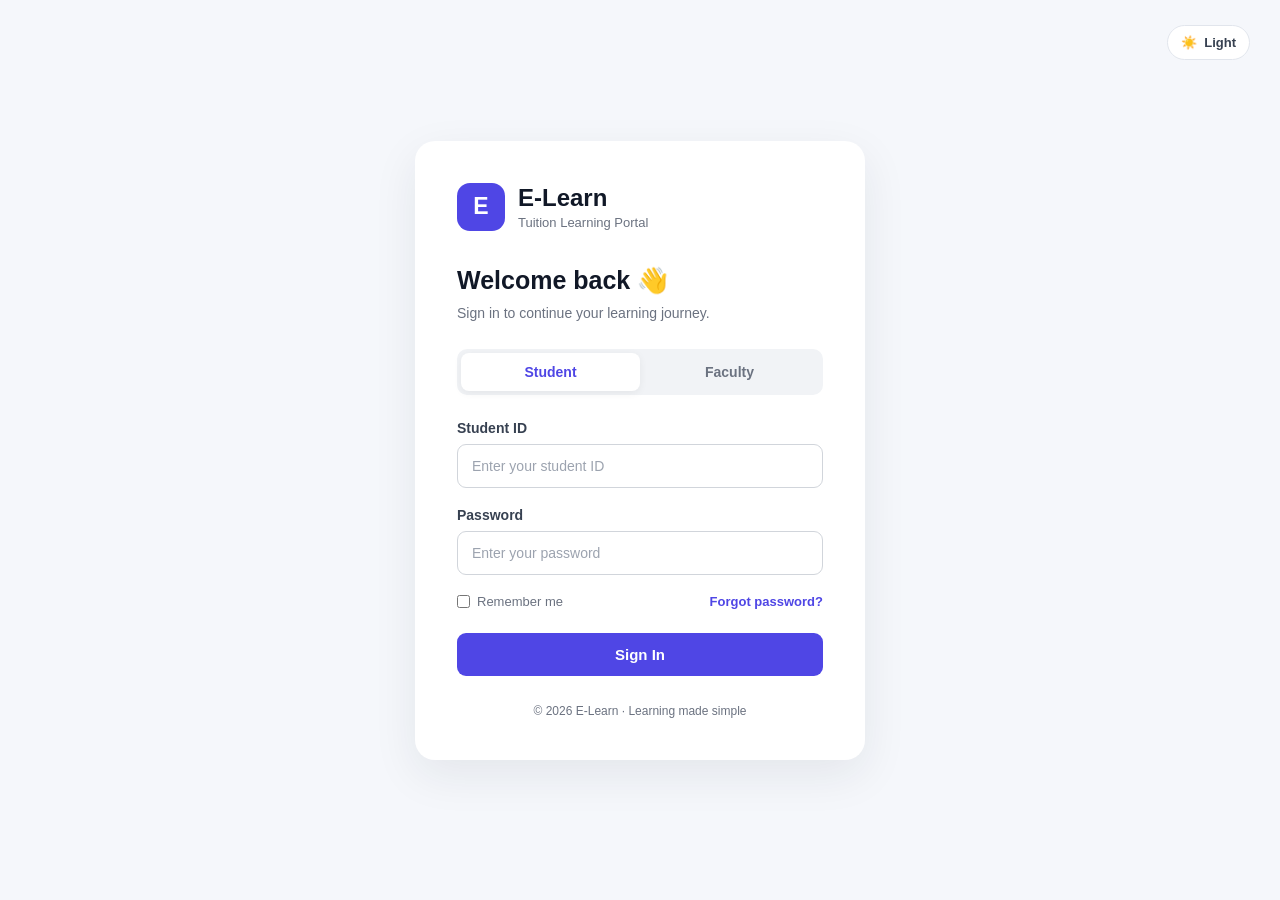
==== MyWebPage/src/main/webapp/index.html @ 3c786681 "After long time" ====
<!DOCTYPE html>
<html lang="en">
<head>
    <meta charset="UTF-8">
    <meta name="viewport" content="width=device-width, initial-scale=1.0">

    <title>E-Learn | Tuition Portal</title>

    <link rel="stylesheet" href="style.css">
</head>

<body>

    <main class="login-page">
    
    		<button class="theme-toggle" id="themeToggle" type="button">
    		
    			<span id="themeIcon">☀️</span>
    			<span id="themeText">Light</span>
    			
		</button>

        <section class="login-card">

            <div class="brand">
                <div class="brand-icon">E</div>

                <div>
                    <h1>E-Learn</h1>
                    <p>Tuition Learning Portal</p>
                </div>
            </div>


            <div class="welcome-text">
                <h2>Welcome back 👋</h2>
                <p>Sign in to continue your learning journey.</p>
            </div>


            <!-- Login Type -->

            <div class="login-type">

                <button class="login-type-btn active" id="studentBtn">
                    Student
                </button>

                <button class="login-type-btn" id="facultyBtn">
                    Faculty
                </button>

            </div>


            <!-- Login Form -->

            <form id="loginForm">

                <div class="form-group">

                    <label for="userId" id="userIdLabel">
                        Student ID
                    </label>

                    <input
                        type="text"
                        id="userId"
                        placeholder="Enter your student ID"
                        required
                    >

                </div>


                <div class="form-group">

                    <label for="password">
                        Password
                    </label>

                    <input
                        type="password"
                        id="password"
                        placeholder="Enter your password"
                        required
                    >

                </div>


                <div class="form-options">

                    <label class="remember-me">
                        <input type="checkbox">
                        <span>Remember me</span>
                    </label>

                    <a href="#" class="forgot-password">
                        Forgot password?
                    </a>

                </div>


                <button type="submit" class="login-btn">
                    Sign In
                </button>

            </form>


            <p class="login-footer">
                © 2026 E-Learn · Learning made simple
            </p>

        </section>

    </main>


    <script src="script.js"></script>

</body>
</html>
---- MyWebPage/src/main/webapp/style.css ----
/* ================================
   E-LEARN - LOGIN PAGE
   ================================ */

* {
    margin: 0;
    padding: 0;
    box-sizing: border-box;
}

body {
    font-family: "Segoe UI", Arial, sans-serif;
    background: #f5f7fb;
    color: #1f2937;
}

/* ================================
   THEME TOGGLE
   ================================ */

.theme-toggle {
    position: fixed;
    top: 25px;
    right: 30px;

    display: flex;
    align-items: center;
    gap: 7px;

    padding: 9px 13px;

    border: 1px solid #e1e5ec;
    border-radius: 20px;

    background: #ffffff;
    color: #374151;

    font-size: 13px;
    font-weight: 600;

    cursor: pointer;

    transition: 0.2s;
}

.theme-toggle:hover {
    transform: translateY(-1px);
}

/* =================================
   LIGHT MODE - LOGIN FORM
   ================================= */

body:not(.dark-mode) {
    background: #f5f7fb;
    color: #1f2937;
}

body:not(.dark-mode) .login-card {
    background: #ffffff;
}

body:not(.dark-mode) .brand h1,
body:not(.dark-mode) .welcome-text h2 {
    color: #111827;
}

body:not(.dark-mode) .brand p,
body:not(.dark-mode) .welcome-text p,
body:not(.dark-mode) .login-footer {
    color: #6b7280;
}

body:not(.dark-mode) .login-type {
    background: #f1f3f6;
}

body:not(.dark-mode) .login-type-btn {
    color: #6b7280;
}

body:not(.dark-mode) .login-type-btn.active {
    background: #ffffff;
    color: #4f46e5;
}

body:not(.dark-mode) .form-group label {
    color: #374151;
}

body:not(.dark-mode) .form-group input {
    background: #ffffff;
    border-color: #d1d5db;
    color: #111827;
}

body:not(.dark-mode) .form-group input::placeholder {
    color: #9ca3af;
}

body:not(.dark-mode) .form-group input:focus {
    border-color: #6366f1;
}

body:not(.dark-mode) .remember-me {
    color: #6b7280;
}

body:not(.dark-mode) .theme-toggle {
    background: #ffffff;
    border-color: #e1e5ec;
    color: #374151;
}


/* ================================
   DARK MODE
   ================================ */

body.dark-mode {
    background: #111827;
    color: #f3f4f6;
}

body.dark-mode .login-card {
    background: #1f2937;
    box-shadow: 0 15px 45px rgba(0, 0, 0, 0.25);
}

body.dark-mode .brand h1,
body.dark-mode .welcome-text h2 {
    color: #f9fafb;
}

body.dark-mode .brand p,
body.dark-mode .welcome-text p,
body.dark-mode .login-footer {
    color: #9ca3af;
}

body.dark-mode .login-type {
    background: #111827;
}

body.dark-mode .login-type-btn {
    color: #9ca3af;
}

body.dark-mode .login-type-btn.active {
    background: #374151;
    color: #a5b4fc;
}

body.dark-mode .form-group label {
    color: #e5e7eb;
}

body.dark-mode .form-group input {
    background: #111827;
    border-color: #374151;
    color: #f9fafb;
}

body.dark-mode .form-group input::placeholder {
    color: #6b7280;
}

body.dark-mode .form-group input:focus {
    border-color: #6366f1;
}

body.dark-mode .remember-me {
    color: #9ca3af;
}

body.dark-mode .theme-toggle {
    background: #1f2937;
    border-color: #374151;
    color: #f3f4f6;
}

/* =================================
   DARK MODE - AUTOFILL INPUT
   ================================= */

body.dark-mode .form-group input:-webkit-autofill,
body.dark-mode .form-group input:-webkit-autofill:hover,
body.dark-mode .form-group input:-webkit-autofill:focus {
    -webkit-text-fill-color: #f9fafb;
    -webkit-box-shadow: 0 0 0 1000px #111827 inset;
    box-shadow: 0 0 0 1000px #111827 inset;
    border-color: #374151;
    caret-color: #f9fafb;
}

/* ================================
   LOGIN PAGE
   ================================ */

.login-page {
    min-height: 100vh;
    display: flex;
    justify-content: center;
    align-items: center;
    padding: 30px;
}


/* ================================
   LOGIN CARD
   ================================ */

.login-card {
    width: 100%;
    max-width: 450px;
    background: #ffffff;
    padding: 42px;
    border-radius: 20px;
    box-shadow: 0 15px 45px rgba(31, 41, 55, 0.08);
}


/* ================================
   BRAND
   ================================ */

.brand {
    display: flex;
    align-items: center;
    gap: 13px;
    margin-bottom: 35px;
}

.brand-icon {
    width: 48px;
    height: 48px;

    display: flex;
    justify-content: center;
    align-items: center;

    background: #4f46e5;
    color: white;

    border-radius: 13px;

    font-size: 23px;
    font-weight: 700;
}

.brand h1 {
    font-size: 24px;
    font-weight: 700;
    color: #1f2937;
}

.brand p {
    margin-top: 3px;
    font-size: 13px;
    color: #6b7280;
}


/* ================================
   WELCOME TEXT
   ================================ */

.welcome-text {
    margin-bottom: 25px;
}

.welcome-text h2 {
    font-size: 25px;
    margin-bottom: 8px;
    color: #111827;
}

.welcome-text p {
    font-size: 14px;
    color: #6b7280;
    line-height: 1.5;
}


/* ================================
   LOGIN TYPE
   ================================ */

.login-type {
    display: flex;
    background: #f3f4f6;
    padding: 4px;
    border-radius: 10px;
    margin-bottom: 25px;
}

.login-type-btn {
    flex: 1;
    border: none;
    background: transparent;
    padding: 11px;

    border-radius: 8px;

    font-size: 14px;
    font-weight: 600;

    color: #6b7280;

    cursor: pointer;
    transition: 0.2s;
}

.login-type-btn.active {
    background: #ffffff;
    color: #4f46e5;
    box-shadow: 0 2px 8px rgba(0, 0, 0, 0.06);
}


/* ================================
   FORM
   ================================ */

.form-group {
    margin-bottom: 19px;
}

.form-group label {
    display: block;
    margin-bottom: 8px;

    font-size: 14px;
    font-weight: 600;

    color: #374151;
}

.form-group input {
    width: 100%;
    padding: 13px 14px;

    border: 1px solid #d9dee7;
    border-radius: 9px;

    font-size: 14px;
    outline: none;

    transition: 0.2s;
}

.form-group input::placeholder {
    color: #9ca3af;
}

.form-group input:focus {
    border-color: #6366f1;
    box-shadow: 0 0 0 3px rgba(99, 102, 241, 0.10);
}


/* ================================
   FORM OPTIONS
   ================================ */

.form-options {
    display: flex;
    justify-content: space-between;
    align-items: center;

    margin: 5px 0 24px;

    font-size: 13px;
}

.remember-me {
    display: flex;
    align-items: center;
    gap: 7px;
    color: #6b7280;
}

.remember-me input {
    accent-color: #4f46e5;
}

.forgot-password {
    text-decoration: none;
    color: #4f46e5;
    font-weight: 600;
}

.forgot-password:hover {
    text-decoration: underline;
}


/* ================================
   LOGIN BUTTON
   ================================ */

.login-btn {
    width: 100%;
    padding: 13px;

    border: none;
    border-radius: 9px;

    background: #4f46e5;
    color: white;

    font-size: 15px;
    font-weight: 600;

    cursor: pointer;

    transition: 0.2s;
}

.login-btn:hover {
    background: #4338ca;
    transform: translateY(-1px);
}


/* ================================
   FOOTER
   ================================ */

.login-footer {
    text-align: center;

    margin-top: 28px;

    font-size: 12px;
    color: #9ca3af;
}


/* ================================
   MOBILE
   ================================ */

@media (max-width: 500px) {

    .login-page {
        padding: 18px;
    }

    .login-card {
        padding: 30px 24px;
        border-radius: 16px;
    }

    .welcome-text h2 {
        font-size: 22px;
    }

}

/* =================================
   STUDENT DASHBOARD
   ================================= */

.dashboard {
    min-height: 100vh;
    display: flex;
    background: #f5f7fb;
}


/* =================================
   SIDEBAR
   ================================= */

.sidebar {
    width: 245px;
    min-height: 100vh;
    background: #ffffff;
    border-right: 1px solid #e8ebf1;

    display: flex;
    flex-direction: column;

    padding: 28px 18px;
}

.sidebar-brand {
    display: flex;
    align-items: center;
    gap: 11px;

    padding: 0 10px;
    margin-bottom: 45px;
}

.sidebar-brand .brand-icon {
    width: 42px;
    height: 42px;
    font-size: 20px;
}

.sidebar-brand h2 {
    font-size: 19px;
    color: #1f2937;
}

.sidebar-brand p {
    font-size: 11px;
    color: #9ca3af;
    margin-top: 2px;
}


/* Navigation */

.sidebar-nav {
    display: flex;
    flex-direction: column;
    gap: 6px;
}

.nav-item {
    display: flex;
    align-items: center;
    gap: 12px;

    padding: 12px 14px;

    border-radius: 9px;

    color: #6b7280;
    text-decoration: none;

    font-size: 14px;
    font-weight: 500;

    transition: 0.2s;
}

.nav-item span {
    width: 20px;
    text-align: center;
    font-size: 17px;
}

.nav-item:hover {
    background: #f3f4f6;
    color: #4f46e5;
}

.nav-item.active {
    background: #eef2ff;
    color: #4f46e5;
    font-weight: 600;
}


/* Sidebar bottom */

.sidebar-bottom {
    margin-top: auto;

    display: flex;
    flex-direction: column;
    gap: 10px;
}

.dashboard-theme {
    position: static;
    width: 100%;

    justify-content: center;

    margin: 0;
}

.logout-btn {
    width: 100%;

    padding: 11px 14px;

    display: flex;
    align-items: center;
    justify-content: center;
    gap: 9px;

    border: none;
    border-radius: 9px;

    background: transparent;
    color: #6b7280;

    font-size: 14px;
    font-weight: 500;

    cursor: pointer;
}

.logout-btn:hover {
    background: #fef2f2;
    color: #dc2626;
}


/* =================================
   MAIN CONTENT
   ================================= */

.dashboard-content {
    flex: 1;
    padding: 38px 50px;

    max-width: 1250px;
    margin: 0 auto;
}


/* Header */

.dashboard-header {
    display: flex;
    justify-content: space-between;
    align-items: center;

    margin-bottom: 30px;
}

.greeting {
    color: #6b7280;
    font-size: 14px;
    margin-bottom: 6px;
}

.dashboard-header h1 {
    font-size: 28px;
    color: #111827;
}

.profile-circle,
.large-profile-circle {
    display: flex;
    justify-content: center;
    align-items: center;

    border-radius: 50%;

    background: #eef2ff;
    color: #4f46e5;

    font-weight: 700;
}

.profile-circle {
    width: 45px;
    height: 45px;
    font-size: 16px;
}

.large-profile-circle {
    width: 65px;
    height: 65px;
    font-size: 23px;
}


/* =================================
   STUDENT PROFILE
   ================================= */

.student-profile {
    background: #ffffff;

    border: 1px solid #e8ebf1;
    border-radius: 16px;

    padding: 24px 27px;

    display: flex;
    justify-content: space-between;
    align-items: center;

    margin-bottom: 38px;
}

.profile-info {
    display: flex;
    align-items: center;
    gap: 16px;
}

.profile-info h2 {
    font-size: 19px;
    color: #1f2937;
    margin-bottom: 5px;
}

.profile-info p {
    font-size: 13px;
    color: #6b7280;
    margin-bottom: 8px;
}

.active-badge {
    display: inline-block;

    padding: 4px 9px;

    border-radius: 20px;

    background: #ecfdf5;
    color: #059669;

    font-size: 11px;
    font-weight: 600;
}

.student-details {
    display: flex;
    gap: 55px;
}

.student-details div {
    display: flex;
    flex-direction: column;
    gap: 5px;
}

.student-details span {
    font-size: 11px;
    color: #9ca3af;
    text-transform: uppercase;
    letter-spacing: 0.4px;
}

.student-details strong {
    font-size: 13px;
    color: #374151;
}


/* =================================
   SECTIONS
   ================================= */

.dashboard-section {
    margin-bottom: 38px;
}

.section-heading {
    display: flex;
    justify-content: space-between;
    align-items: flex-end;

    margin-bottom: 18px;
}

.section-label {
    font-size: 10px;
    font-weight: 700;
    letter-spacing: 1px;
    color: #6366f1;

    margin-bottom: 5px;
}

.section-heading h2 {
    font-size: 21px;
    color: #1f2937;
}

.fee-summary {
    font-size: 13px;
    color: #6b7280;
}


/* =================================
   COURSE CARDS
   ================================= */

.course-grid {
    display: grid;
    grid-template-columns: repeat(2, 1fr);
    gap: 18px;
}

.course-card {
    display: flex;
    gap: 17px;

    background: #ffffff;

    border: 1px solid #e8ebf1;
    border-radius: 15px;

    padding: 22px;

    transition: 0.2s;
}

.course-card:hover {
    transform: translateY(-2px);
    box-shadow: 0 10px 25px rgba(31, 41, 55, 0.07);
}

.course-icon {
    width: 48px;
    height: 48px;

    flex-shrink: 0;

    display: flex;
    justify-content: center;
    align-items: center;

    background: #eef2ff;
    border-radius: 12px;

    font-size: 22px;
}

.course-content h3 {
    font-size: 16px;
    color: #1f2937;
    margin-bottom: 7px;
}

.course-content p {
    font-size: 13px;
    line-height: 1.5;
    color: #6b7280;

    margin-bottom: 15px;
}

.course-meta {
    display: flex;
    justify-content: space-between;
    gap: 15px;

    font-size: 11px;
    color: #6b7280;
}


/* =================================
   FEES
   ================================= */

.fees-card {
    background: #ffffff;

    border: 1px solid #e8ebf1;
    border-radius: 15px;

    overflow: hidden;
}

.fee-row {
    display: grid;
    grid-template-columns: 1.5fr 1fr 1fr;

    align-items: center;

    padding: 16px 22px;

    border-bottom: 1px solid #eef0f4;

    font-size: 13px;
    color: #4b5563;
}

.fee-row:last-child {
    border-bottom: none;
}

.fee-header {
    background: #fafbfc;

    font-size: 11px;
    font-weight: 700;

    text-transform: uppercase;
    letter-spacing: 0.4px;

    color: #9ca3af;
}

.status {
    width: fit-content;

    padding: 5px 11px;

    border-radius: 20px;

    font-size: 11px;
    font-weight: 600;
}

.status.paid {
    background: #ecfdf5;
    color: #059669;
}

.status.pending {
    background: #fff7ed;
    color: #ea580c;
}


/* =================================
   DARK MODE
   ================================= */

body.dark-mode .dashboard {
    background: #111827;
}

body.dark-mode .sidebar {
    background: #1f2937;
    border-color: #374151;
}

body.dark-mode .sidebar-brand h2,
body.dark-mode .dashboard-header h1,
body.dark-mode .profile-info h2,
body.dark-mode .section-heading h2,
body.dark-mode .course-content h3 {
    color: #f9fafb;
}

body.dark-mode .sidebar-brand p,
body.dark-mode .greeting,
body.dark-mode .profile-info p,
body.dark-mode .student-details span,
body.dark-mode .student-details strong,
body.dark-mode .course-content p,
body.dark-mode .course-meta,
body.dark-mode .fee-summary {
    color: #9ca3af;
}

body.dark-mode .nav-item {
    color: #9ca3af;
}

body.dark-mode .nav-item:hover {
    background: #374151;
}

body.dark-mode .nav-item.active {
    background: #312e81;
    color: #c7d2fe;
}

body.dark-mode .student-profile,
body.dark-mode .course-card,
body.dark-mode .fees-card {
    background: #1f2937;
    border-color: #374151;
}

body.dark-mode .course-icon,
body.dark-mode .profile-circle,
body.dark-mode .large-profile-circle {
    background: #312e81;
}

body.dark-mode .fee-header {
    background: #18212f;
}

body.dark-mode .fee-row {
    border-color: #374151;
    color: #d1d5db;
}

body.dark-mode .logout-btn {
    color: #9ca3af;
}

body.dark-mode .logout-btn:hover {
    background: #3f1d1d;
    color: #f87171;
}


/* =================================
   RESPONSIVE DESIGN
   ================================= */

@media (max-width: 900px) {

    .sidebar {
        width: 200px;
    }

    .dashboard-content {
        padding: 30px;
    }

    .student-profile {
        align-items: flex-start;
        gap: 25px;
        flex-direction: column;
    }

    .student-details {
        gap: 35px;
    }

}


@media (max-width: 700px) {

    .dashboard {
        display: block;
    }

    .sidebar {
        width: 100%;
        min-height: auto;

        padding: 16px 20px;

        border-right: none;
        border-bottom: 1px solid #e8ebf1;
    }

    .sidebar-brand {
        margin-bottom: 15px;
    }

    .sidebar-nav {
        flex-direction: row;
    }

    .nav-item {
        flex: 1;
        justify-content: center;
    }

    .sidebar-bottom {
        display: none;
    }

    .dashboard-content {
        padding: 25px 20px;
    }

    .course-grid {
        grid-template-columns: 1fr;
    }

}


@media (max-width: 500px) {

    .dashboard-header h1 {
        font-size: 22px;
    }

    .student-details {
        flex-direction: column;
        gap: 14px;
    }

    .fee-row {
        grid-template-columns: 1.4fr 1fr 0.9fr;
        padding: 14px;
        font-size: 12px;
    }

    .fee-header {
        font-size: 9px;
    }

}

/* =================================
   FACULTY DASHBOARD
   ================================= */
   
   /* ================================
   ADD BATCH BUTTON
   ================================ */

.add-batch-btn {
    background: #4f46e5;
    color: white;
    border: none;
    padding: 10px 18px;
    border-radius: 10px;
    font-size: 14px;
    font-weight: 600;
    cursor: pointer;
    transition: background 0.2s ease, transform 0.2s ease;
}

.add-batch-btn:hover {
    background: #4338ca;
    transform: translateY(-1px);
}

.add-batch-btn:active {
    transform: translateY(0);
}

/* View Batch Button */

.view-batch-btn {
    border: none;
    background: transparent;

    color: #4f46e5;

    font-size: 12px;
    font-weight: 600;

    cursor: pointer;
    padding: 0;
}

.view-batch-btn:hover {
    text-decoration: underline;
}


/* =================================
   BATCH DETAILS
   ================================= */

.batch-details-section {
    margin-top: 20px;
    padding-bottom: 40px;
}

.close-batch-btn {
    border: 1px solid #e1e5ec;
    background: #ffffff;

    color: #6b7280;

    padding: 8px 15px;
    border-radius: 8px;

    font-size: 12px;
    font-weight: 600;

    cursor: pointer;
}

.close-batch-btn:hover {
    background: #f3f4f6;
}


/* =================================
   BATCH INFORMATION
   ================================= */

.batch-info-card {
    display: grid;
    grid-template-columns: repeat(3, 1fr);

    gap: 20px;

    background: #ffffff;

    border: 1px solid #e8ebf1;
    border-radius: 15px;

    padding: 22px;

    margin-bottom: 18px;
}

.batch-info-card div {
    display: flex;
    flex-direction: column;
    gap: 7px;
}

.batch-info-card span {
    font-size: 10px;

    color: #9ca3af;

    text-transform: uppercase;
    letter-spacing: 0.5px;
}

.batch-info-card strong {
    font-size: 14px;
    color: #374151;
}


/* =================================
   BATCH CONTENT CARDS
   ================================= */

.batch-content-card {
    background: #ffffff;

    border: 1px solid #e8ebf1;
    border-radius: 15px;

    margin-bottom: 18px;

    overflow: hidden;
}

.batch-card-heading {
    display: flex;

    justify-content: space-between;
    align-items: center;

    padding: 18px 22px;

    border-bottom: 1px solid #eef0f4;
}

.batch-card-heading h3 {
    font-size: 16px;
    color: #1f2937;
}


/* =================================
   TOPICS
   ================================= */

.topics-list {
    display: flex;
    flex-wrap: wrap;
    gap: 9px;

    padding: 20px 22px;
}

.topic-item {
    padding: 7px 12px;

    background: #eef2ff;

    color: #4f46e5;

    border-radius: 20px;

    font-size: 12px;
    font-weight: 600;
}


/* =================================
   ADD STUDENT BUTTON
   ================================= */

.add-student-btn {
    border: none;

    background: #4f46e5;
    color: #ffffff;

    padding: 8px 13px;

    border-radius: 8px;

    font-size: 12px;
    font-weight: 600;

    cursor: pointer;

    transition: 0.2s;
}

.add-student-btn:hover {
    background: #4338ca;
}


/* =================================
   STUDENTS TABLE
   ================================= */

.students-table {
    width: 100%;
}

.student-table-row {
    display: grid;

    grid-template-columns:
        1fr
        1.5fr
        1fr
        0.8fr;

    align-items: center;

    padding: 14px 22px;

    border-bottom: 1px solid #eef0f4;

    font-size: 13px;
}

.student-table-row:last-child {
    border-bottom: none;
}

.student-table-header {
    background: #fafbfc;

    font-size: 10px;

    font-weight: 700;

    color: #9ca3af;

    text-transform: uppercase;

    letter-spacing: 0.4px;
}


/* Student Status */

.student-status {
    width: fit-content;

    padding: 5px 10px;

    border-radius: 20px;

    font-size: 10px;

    font-weight: 600;
}

.student-status.active {
    background: #ecfdf5;
    color: #059669;
}

.student-status.inactive {
    background: #f3f4f6;
    color: #6b7280;
}


/* Remove Student */

.remove-student-btn {
    border: none;

    background: transparent;

    color: #dc2626;

    font-size: 12px;

    font-weight: 600;

    cursor: pointer;
}

.remove-student-btn:hover {
    text-decoration: underline;
}


/* =================================
   ADD STUDENT FORM
   ================================= */

.add-student-card {
    background: #ffffff;

    border: 1px solid #e8ebf1;
    border-radius: 15px;

    padding: 22px;

    margin-bottom: 20px;
}

.add-student-card h3 {
    font-size: 16px;

    color: #1f2937;

    margin-bottom: 18px;
}

.add-student-form {
    display: grid;

    grid-template-columns:
        1fr
        1.5fr
        auto;

    align-items: end;

    gap: 15px;
}

.add-student-form div {
    display: flex;
    flex-direction: column;

    gap: 7px;
}

.add-student-form label {
    font-size: 11px;

    font-weight: 600;

    color: #6b7280;
}

.add-student-form input {
    padding: 11px 12px;

    border: 1px solid #d9dee7;

    border-radius: 8px;

    font-size: 13px;

    outline: none;
}

.add-student-form input:focus {
    border-color: #6366f1;

    box-shadow:
        0 0 0 3px
        rgba(99, 102, 241, 0.10);
}

.add-confirm-btn {
    padding: 11px 16px;

    border: none;

    border-radius: 8px;

    background: #4f46e5;
    color: #ffffff;

    font-size: 12px;
    font-weight: 600;

    cursor: pointer;
}

.add-confirm-btn:hover {
    background: #4338ca;
}


/* =================================
   FACULTY DARK MODE
   ================================= */

body.dark-mode .close-batch-btn {
    background: #1f2937;
    border-color: #374151;
    color: #d1d5db;
}

body.dark-mode .close-batch-btn:hover {
    background: #374151;
}

body.dark-mode .batch-info-card,
body.dark-mode .batch-content-card,
body.dark-mode .add-student-card {
    background: #1f2937;
    border-color: #374151;
}

body.dark-mode .batch-info-card strong,
body.dark-mode .batch-card-heading h3,
body.dark-mode .add-student-card h3 {
    color: #f9fafb;
}

body.dark-mode .batch-card-heading {
    border-color: #374151;
}

body.dark-mode .topic-item {
    background: #312e81;
    color: #c7d2fe;
}

body.dark-mode .student-table-row {
    border-color: #374151;
    color: #d1d5db;
}

body.dark-mode .student-table-header {
    background: #18212f;
}

body.dark-mode .student-status.inactive {
    background: #374151;
    color: #9ca3af;
}

body.dark-mode .add-student-form label {
    color: #9ca3af;
}

body.dark-mode .add-student-form input {
    background: #111827;
    border-color: #374151;
    color: #f9fafb;
}

	/* add batch dark mode*/
body.dark-mode .add-batch-card {
    background: #1e293b;
    border-color: #334155;
}

body.dark-mode .add-batch-form .form-group label {
    color: #e2e8f0;
}

body.dark-mode .add-batch-form .form-group input {
    background: #111827;
    border-color: #334155;
    color: #f8fafc;
}

body.dark-mode .close-add-batch-btn {
    border-color: #475569;
    color: #cbd5e1;
}

body.dark-mode .close-add-batch-btn:hover {
    background: #334155;
    color: white;
}
	/*add topic dark mode*/

body.dark-mode .add-topic-card {
    background: #1e293b;
    border-color: #334155;
}

body.dark-mode .add-topic-header h3 {
    color: #f9fafb;
}

body.dark-mode .add-topic-form .form-group label {
    color: #e2e8f0;
}

body.dark-mode .add-topic-form .form-group input {
    background: #111827;
    border-color: #334155;
    color: #f8fafc;
}

body.dark-mode .close-add-topic-btn {
    border-color: #475569;
    color: #cbd5e1;
}

body.dark-mode .close-add-topic-btn:hover {
    background: #334155;
    color: white;
}

/* =================================
   FACULTY RESPONSIVE DESIGN
   ================================= */

@media (max-width: 800px) {

    .batch-info-card {
        grid-template-columns: 1fr;
    }

    .add-student-form {
        grid-template-columns: 1fr;
    }

    .student-table-row {
        grid-template-columns:
            1fr
            1.4fr
            1fr
            0.8fr;

        padding: 13px 15px;
    }

}


@media (max-width: 600px) {

    .student-table-row {
        grid-template-columns:
            1fr
            1.3fr
            0.8fr;
    }

    .student-table-row span:nth-child(4) {
        display: none;
    }

    .student-table-header span:nth-child(4) {
        display: none;
    }

}

/* =================================
   ADD BATCH FORM
   ================================= */

.add-batch-card {
    display: none;
    margin-top: 25px;
    padding: 24px;
    border: 1px solid #e8ebf1;
    border-radius: 16px;
    background: #ffffff;
}

.add-batch-header {
    display: flex;
    align-items: center;
    justify-content: space-between;
    margin-bottom: 24px;
}

.add-batch-header h3 {
    margin: 4px 0 0;
    font-size: 22px;
}


/* Close X button */

.close-add-batch-btn {
    width: 36px;
    height: 36px;
    border: 1px solid #d1d5db;
    border-radius: 8px;
    background: transparent;
    color: #6b7280;
    font-size: 22px;
    cursor: pointer;
}

.close-add-batch-btn:hover {
    background: #f3f4f6;
    color: #374151;
}


/* Form */

.add-batch-form {
    display: flex;
    flex-direction: column;
    gap: 18px;
}

.add-batch-form .form-group {
    display: flex;
    flex-direction: column;
    gap: 7px;
}

.add-batch-form .form-group label {
    font-size: 13px;
    font-weight: 600;
    color: #374151;
}

.add-batch-form .form-group input {
    width: 100%;
    box-sizing: border-box;
    padding: 12px 14px;
    border: 1px solid #334155;
    border-radius: 10px;
    background: #ffffff;
    color: #111827;
    font-size: 14px;
    outline: none;
}

.add-batch-form .form-group input:focus {
    border-color: #4f46e5;
}

/* Date fields side-by-side */

.form-row {
    display: grid;
    grid-template-columns: 1fr 1fr;
    gap: 18px;
}


/* Buttons */

.add-batch-actions {
    display: flex;
    justify-content: flex-end;
    gap: 10px;
    margin-top: 8px;
}

.cancel-batch-btn {
    padding: 10px 18px;
    border: 1px solid #475569;
    border-radius: 9px;
    background: transparent;
    color: #cbd5e1;
    font-size: 14px;
    font-weight: 600;
    cursor: pointer;
}

.cancel-batch-btn:hover {
    background: #334155;
    color: white;
}

.save-batch-btn {
    padding: 10px 18px;
    border: none;
    border-radius: 9px;
    background: #4f46e5;
    color: white;
    font-size: 14px;
    font-weight: 600;
    cursor: pointer;
}

.save-batch-btn:hover {
    background: #4338ca;
}

/* =================================
   ADD BATCH FORM
   ================================= */

.add-batch-card {
    display: none;
}

/* =================================
   BATCH ACTIONS
   ================================= */

.batch-actions {
    display: flex;
    align-items: center;
    gap: 18px;
}

.edit-batch-btn {
    border: none;
    background: transparent;
    color: #60a5fa;
    font-size: 12px;
    font-weight: 600;
    cursor: pointer;
    padding: 0;
}

.edit-batch-btn:hover {
    text-decoration: underline;
    color: #3b82f6;
}

.remove-batch-btn {
    border: none;
    background: transparent;
    color: #ef4444;
    font-size: 12px;
    font-weight: 600;
    cursor: pointer;
    padding: 0;
}

.remove-batch-btn:hover {
    text-decoration: underline;
    color: #dc2626;
}

/* =================================
   TOPIC MANAGEMENT
   ================================= */

.batch-card-heading {
    display: flex;
    align-items: center;
    justify-content: space-between;
}

.add-topic-btn {
    border: none;
    background: #4f46e5;
    color: white;
    padding: 8px 14px;
    border-radius: 8px;
    font-size: 13px;
    font-weight: 600;
    cursor: pointer;
    transition: background 0.2s ease, transform 0.2s ease;
}

.add-topic-btn:hover {
    background: #4338ca;
    transform: translateY(-1px);
}

.add-topic-btn:active {
    transform: translateY(0);
}

/* =================================
   ADD TOPIC FORM
   ================================= */

.add-topic-card {
    display: none;
    margin-top: 18px;
    margin-bottom: 18px;
    padding: 24px;
    border: 1px solid #e8ebf1;
    border-radius: 16px;
    background: #ffffff;
}

.add-topic-header {
    display: flex;
    align-items: center;
    justify-content: space-between;
    margin-bottom: 24px;
}

.add-topic-header h3 {
    margin: 4px 0 0;
    font-size: 20px;
    color: #1f2937;
}


/* Close button */

.close-add-topic-btn {
    width: 36px;
    height: 36px;
    border: 1px solid #d1d5db;
    border-radius: 8px;
    background: transparent;
    color: #6b7280;
    font-size: 22px;
    cursor: pointer;
}

.close-add-topic-btn:hover {
    background: #f3f4f6;
    color: #374151;
}


/* Form */

.add-topic-form {
    display: flex;
    flex-direction: column;
    gap: 18px;
}
.add-topic-form .form-group label {
    color: #374151;
}

.add-topic-form .form-group input {
    background: #ffffff;
    border: 1px solid #d9dee7;
    color: #111827;
}

/* Buttons */

.add-topic-actions {
    display: flex;
    justify-content: flex-end;
    gap: 10px;
}

.cancel-topic-btn {
    padding: 10px 18px;
    border: 1px solid #475569;
    border-radius: 9px;
    background: transparent;
    color: #cbd5e1;
    font-size: 14px;
    font-weight: 600;
    cursor: pointer;
}

.cancel-topic-btn:hover {
    background: #334155;
    color: white;
}

.save-topic-btn {
    padding: 10px 18px;
    border: none;
    border-radius: 9px;
    background: #4f46e5;
    color: white;
    font-size: 14px;
    font-weight: 600;
    cursor: pointer;
}

.save-topic-btn:hover {
    background: #4338ca;
}

/* =================================
   TOPIC MANAGEMENT
   ================================= */

.topic-row {
    display: inline-flex;
    align-items: center;
    gap: 12px;

    margin: 0 8px 8px 0;
    padding: 9px 12px 9px 15px;

    border-radius: 20px;
    border: 1px solid #3b3b91;

    background: #312e81;

    white-space: nowrap;
}

.topic-name {
    color: #c7d2fe;
    font-size: 14px;
    font-weight: 600;
}


/* Topic action buttons */

.topic-actions {
    display: flex;
    align-items: center;
    gap: 8px;
}


.edit-topic-btn,
.remove-topic-btn {
    border: none;
    background: transparent;

    font-size: 11px;
    font-weight: 600;

    cursor: pointer;
    padding: 2px 0;
}


/* Edit */

.edit-topic-btn {
    color: #93c5fd;
}

.edit-topic-btn:hover {
    color: #ffffff;
    text-decoration: underline;
}

/* Remove */

.remove-topic-btn {
    color: #f87171;
}

.remove-topic-btn:hover {
    color: #fecaca;
    text-decoration: underline;
}

/* =================================
   TOPIC COVERED CHECK
   ================================= */

.topic-check {
    display: inline-flex;
    align-items: center;
    cursor: pointer;
}

.topic-check input {
    display: none;
}

.checkmark {
    width: 22px;
    height: 22px;
    border: 2px solid #777;
    border-radius: 50%;
    display: flex;
    align-items: center;
    justify-content: center;
    font-size: 14px;
    font-weight: bold;
    color: transparent;
    transition: 0.2s ease;
}

.topic-check input:checked + .checkmark {
    background: #22c55e;
    border-color: #22c55e;
    color: white;
}

.topic-check:hover .checkmark {
    transform: scale(1.08);
}

/* Completed topic */
.topic-covered {
    opacity: 0.65;
    text-decoration: line-through;
}
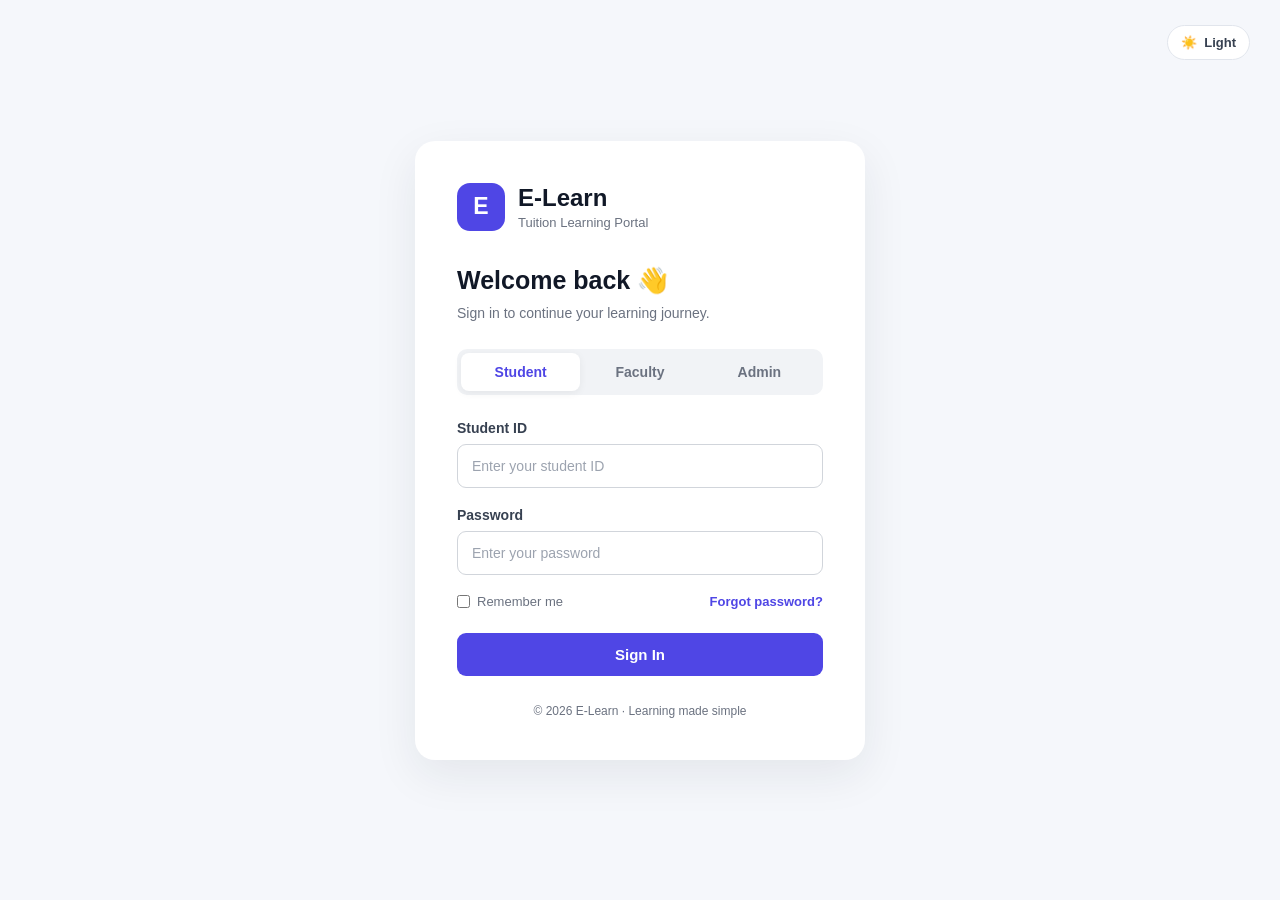
==== commit cd2c9d78: "updated frontend" ====
--- a/MyWebPage/src/main/webapp/index.html
+++ b/MyWebPage/src/main/webapp/index.html
@@ -1,125 +1,102 @@
 <!DOCTYPE html>
 <html lang="en">
 <head>
-    <meta charset="UTF-8">
-    <meta name="viewport" content="width=device-width, initial-scale=1.0">
+<meta charset="UTF-8">
+<meta name="viewport" content="width=device-width, initial-scale=1.0">
 
-    <title>E-Learn | Tuition Portal</title>
+<title>E-Learn | Tuition Portal</title>
 
-    <link rel="stylesheet" href="style.css">
+<link rel="stylesheet" href="style.css">
 </head>
 
 <body>
 
-    <main class="login-page">
-    
-    		<button class="theme-toggle" id="themeToggle" type="button">
-    		
-    			<span id="themeIcon">☀️</span>
-    			<span id="themeText">Light</span>
-    			
+	<main class="login-page">
+
+		<button class="theme-toggle" id="themeToggle" type="button">
+
+			<span id="themeIcon">☀️</span> <span id="themeText">Light</span>
+
 		</button>
 
-        <section class="login-card">
+		<section class="login-card">
 
-            <div class="brand">
-                <div class="brand-icon">E</div>
+			<div class="brand">
+				<div class="brand-icon">E</div>
 
-                <div>
-                    <h1>E-Learn</h1>
-                    <p>Tuition Learning Portal</p>
-                </div>
-            </div>
+				<div>
+					<h1>E-Learn</h1>
+					<p>Tuition Learning Portal</p>
+				</div>
+			</div>
 
 
-            <div class="welcome-text">
-                <h2>Welcome back 👋</h2>
-                <p>Sign in to continue your learning journey.</p>
-            </div>
+			<div class="welcome-text">
+				<h2>Welcome back 👋</h2>
+				<p>Sign in to continue your learning journey.</p>
+			</div>
 
 
-            <!-- Login Type -->
+			<!-- Login Type -->
 
-            <div class="login-type">
+			<div class="login-type">
 
-                <button class="login-type-btn active" id="studentBtn">
-                    Student
-                </button>
+				<button class="login-type-btn active" id="studentBtn">
 
-                <button class="login-type-btn" id="facultyBtn">
-                    Faculty
-                </button>
-
-            </div>
+					Student</button>
 
 
-            <!-- Login Form -->
-
-            <form id="loginForm">
-
-                <div class="form-group">
-
-                    <label for="userId" id="userIdLabel">
-                        Student ID
-                    </label>
-
-                    <input
-                        type="text"
-                        id="userId"
-                        placeholder="Enter your student ID"
-                        required
-                    >
-
-                </div>
+				<button class="login-type-btn" id="facultyBtn">Faculty</button>
 
 
-                <div class="form-group">
+				<button class="login-type-btn" id="adminBtn">Admin</button>
 
-                    <label for="password">
-                        Password
-                    </label>
-
-                    <input
-                        type="password"
-                        id="password"
-                        placeholder="Enter your password"
-                        required
-                    >
-
-                </div>
+			</div>
 
 
-                <div class="form-options">
+			<!-- Login Form -->
 
-                    <label class="remember-me">
-                        <input type="checkbox">
-                        <span>Remember me</span>
-                    </label>
+			<form id="loginForm">
 
-                    <a href="#" class="forgot-password">
-                        Forgot password?
-                    </a>
+				<div class="form-group">
 
-                </div>
+					<label for="userId" id="userIdLabel"> Student ID </label> <input
+						type="text" id="userId" placeholder="Enter your student ID"
+						required>
+
+				</div>
 
 
-                <button type="submit" class="login-btn">
-                    Sign In
-                </button>
+				<div class="form-group">
 
-            </form>
+					<label for="password"> Password </label> <input type="password"
+						id="password" placeholder="Enter your password" required>
+
+				</div>
 
 
-            <p class="login-footer">
-                © 2026 E-Learn · Learning made simple
-            </p>
+				<div class="form-options">
 
-        </section>
+					<label class="remember-me"> <input type="checkbox">
+						<span>Remember me</span>
+					</label> <a href="#" class="forgot-password"> Forgot password? </a>
 
-    </main>
+				</div>
 
 
-    <script src="script.js"></script>
+				<button type="submit" class="login-btn">Sign In</button>
+
+			</form>
+
+
+			<p class="login-footer">© 2026 E-Learn · Learning made simple</p>
+
+		</section>
+
+	</main>
+
+
+	<script src="script.js"></script>
 
 </body>
 </html>
--- a/MyWebPage/src/main/webapp/style.css
+++ b/MyWebPage/src/main/webapp/style.css
@@ -2056,3 +2056,1206 @@
     text-decoration: line-through;
 }
 
+/* =================================
+   STUDENT BATCH DETAILS
+   ================================= */
+
+.student-batch-details {
+    margin-top: 25px;
+    padding-bottom: 40px;
+}
+
+
+/* =================================
+   STUDENT BATCH HEADER
+   ================================= */
+
+.student-batch-header {
+    display: flex;
+    align-items: center;
+    justify-content: space-between;
+
+    margin-bottom: 20px;
+}
+
+.student-batch-header h2 {
+    font-size: 28px;
+    color: #1f2937;
+}
+
+
+/* Back button */
+
+.student-back-btn {
+    border: 1px solid #4f46e5;
+    background: transparent;
+
+    color: #4f46e5;
+
+    padding: 10px 16px;
+
+    border-radius: 9px;
+
+    font-size: 13px;
+    font-weight: 600;
+
+    cursor: pointer;
+
+    transition: 0.2s;
+}
+
+.student-back-btn:hover {
+    background: #eef2ff;
+}
+
+
+/* =================================
+   STUDENT BATCH INFORMATION
+   ================================= */
+
+.student-batch-info-card {
+    display: grid;
+
+    grid-template-columns:
+        repeat(4, 1fr);
+
+    background: #ffffff;
+
+    border: 1px solid #e8ebf1;
+    border-radius: 15px;
+
+    padding: 25px;
+
+    margin-bottom: 20px;
+}
+
+
+.student-batch-info-item {
+    display: flex;
+    align-items: center;
+
+    gap: 13px;
+
+    padding: 5px 22px;
+
+    border-right: 1px solid #e8ebf1;
+}
+
+
+.student-batch-info-item:first-child {
+    padding-left: 5px;
+}
+
+
+.student-batch-info-item:last-child {
+    border-right: none;
+}
+
+
+.student-info-icon {
+    width: 42px;
+    height: 42px;
+
+    flex-shrink: 0;
+
+    display: flex;
+    align-items: center;
+    justify-content: center;
+
+    border-radius: 50%;
+
+    background: #312e81;
+
+    color: #ffffff;
+
+    font-size: 18px;
+}
+
+
+.student-batch-info-item div:last-child {
+    display: flex;
+    flex-direction: column;
+
+    gap: 5px;
+}
+
+
+.student-batch-info-item span {
+    font-size: 11px;
+
+    color: #9ca3af;
+}
+
+
+.student-batch-info-item strong {
+    font-size: 14px;
+
+    color: #374151;
+}
+
+
+/* =================================
+   STUDENT TOPICS CARD
+   ================================= */
+
+.student-topics-card {
+    background: #ffffff;
+
+    border: 1px solid #e8ebf1;
+    border-radius: 15px;
+
+    overflow: hidden;
+}
+
+
+.student-topics-heading {
+    padding: 20px 22px;
+
+    border-bottom: 1px solid #eef0f4;
+}
+
+
+.student-topics-heading h3 {
+    font-size: 17px;
+
+    color: #1f2937;
+}
+
+
+/* =================================
+   STUDENT TOPICS LIST
+   ================================= */
+
+.student-topics-list {
+    display: flex;
+    flex-direction: column;
+
+    gap: 6px;
+
+    padding: 18px 22px;
+}
+
+
+/* =================================
+   TOPIC ROW
+   ================================= */
+
+.student-topic-row {
+    display: flex;
+
+    align-items: center;
+    justify-content: space-between;
+
+    padding: 11px 13px;
+
+    border-radius: 9px;
+
+    border: 1px solid;
+
+    transition: 0.2s;
+}
+
+
+.student-topic-left {
+    display: flex;
+
+    align-items: center;
+
+    gap: 13px;
+}
+
+
+.student-topic-icon {
+    width: 25px;
+    height: 25px;
+
+    flex-shrink: 0;
+
+    display: flex;
+    align-items: center;
+    justify-content: center;
+
+    border-radius: 50%;
+
+    font-size: 14px;
+    font-weight: 700;
+}
+
+
+.student-topic-name {
+    font-size: 14px;
+
+    font-weight: 600;
+}
+
+
+/* =================================
+   COVERED TOPIC
+   ================================= */
+
+.student-topic-row.covered {
+    background: rgba(34, 197, 94, 0.08);
+
+    border-color: rgba(34, 197, 94, 0.45);
+}
+
+
+.student-topic-row.covered .student-topic-icon {
+    background: #22c55e;
+
+    color: #ffffff;
+}
+
+
+.student-topic-row.covered .student-topic-name {
+    color: #374151;
+}
+
+
+.student-topic-row.covered .student-topic-status {
+    background: rgba(34, 197, 94, 0.16);
+
+    color: #16a34a;
+}
+
+
+/* =================================
+   NOT COVERED TOPIC
+   ================================= */
+
+.student-topic-row.not-covered {
+    background: rgba(59, 130, 246, 0.05);
+
+    border-color: rgba(59, 130, 246, 0.28);
+}
+
+
+.student-topic-row.not-covered .student-topic-icon {
+    border: 2px solid #60a5fa;
+
+    color: #60a5fa;
+}
+
+
+.student-topic-row.not-covered .student-topic-name {
+    color: #374151;
+}
+
+
+.student-topic-row.not-covered .student-topic-status {
+    background: rgba(59, 130, 246, 0.10);
+
+    color: #3b82f6;
+}
+
+
+.student-topic-status {
+    padding: 7px 13px;
+
+    border-radius: 20px;
+
+    font-size: 11px;
+
+    font-weight: 600;
+}
+
+
+/* =================================
+   STUDENT BATCH DARK MODE
+   ================================= */
+
+body.dark-mode .student-batch-header h2 {
+    color: #f9fafb;
+}
+
+
+body.dark-mode .student-back-btn {
+    border-color: #4f46e5;
+
+    color: #a5b4fc;
+}
+
+
+body.dark-mode .student-back-btn:hover {
+    background: #312e81;
+}
+
+
+body.dark-mode .student-batch-info-card,
+body.dark-mode .student-topics-card {
+    background: #1f2937;
+
+    border-color: #374151;
+}
+
+
+body.dark-mode .student-batch-info-item {
+    border-color: #374151;
+}
+
+
+body.dark-mode .student-batch-info-item strong {
+    color: #f9fafb;
+}
+
+
+body.dark-mode .student-topics-heading {
+    border-color: #374151;
+}
+
+
+body.dark-mode .student-topics-heading h3 {
+    color: #f9fafb;
+}
+
+
+/* Covered */
+
+body.dark-mode .student-topic-row.covered {
+    background: rgba(34, 197, 94, 0.10);
+
+    border-color: rgba(34, 197, 94, 0.45);
+}
+
+
+body.dark-mode .student-topic-row.covered .student-topic-name {
+    color: #f9fafb;
+}
+
+
+body.dark-mode .student-topic-row.covered .student-topic-status {
+    color: #4ade80;
+}
+
+
+/* Not Covered */
+
+body.dark-mode .student-topic-row.not-covered {
+    background: rgba(59, 130, 246, 0.08);
+
+    border-color: rgba(59, 130, 246, 0.30);
+}
+
+
+body.dark-mode .student-topic-row.not-covered .student-topic-name {
+    color: #f9fafb;
+}
+
+
+body.dark-mode .student-topic-row.not-covered .student-topic-status {
+    color: #60a5fa;
+}
+
+
+/* =================================
+   RESPONSIVE
+   ================================= */
+
+@media (max-width: 1000px) {
+
+    .student-batch-info-card {
+        grid-template-columns: 1fr 1fr;
+
+        gap: 20px;
+    }
+
+    .student-batch-info-item {
+        border-right: none;
+    }
+
+}
+
+
+@media (max-width: 600px) {
+
+    .student-batch-header {
+        align-items: flex-start;
+
+        gap: 15px;
+
+        flex-direction: column;
+    }
+
+    .student-batch-header h2 {
+        font-size: 22px;
+    }
+
+    .student-batch-info-card {
+        grid-template-columns: 1fr;
+    }
+
+    .student-batch-info-item {
+        padding: 8px 0;
+    }
+
+    .student-topic-row {
+        gap: 10px;
+    }
+
+    .student-topic-status {
+        font-size: 10px;
+
+        padding: 6px 9px;
+    }
+
+}
+/* =================================
+   STUDENT FEE STRUCTURE
+   ================================= */
+
+.student-fees-card {
+    margin-top: 20px;
+
+    background: #ffffff;
+
+    border: 1px solid #e8ebf1;
+    border-radius: 15px;
+
+    overflow: hidden;
+}
+
+
+/* =================================
+   FEE HEADER
+   ================================= */
+
+.student-fees-heading {
+    display: flex;
+    align-items: center;
+    justify-content: space-between;
+
+    padding: 20px 22px;
+
+    border-bottom: 1px solid #eef0f4;
+}
+
+.student-fees-heading h3 {
+    margin: 4px 0 0;
+
+    font-size: 18px;
+
+    color: #1f2937;
+}
+
+.student-monthly-fee {
+    padding: 8px 14px;
+
+    border-radius: 20px;
+
+    background: rgba(79, 70, 229, 0.10);
+
+    color: #4f46e5;
+
+    font-size: 13px;
+
+    font-weight: 600;
+}
+
+
+/* =================================
+   FEE TABLE
+   ================================= */
+
+.student-fee-table {
+    padding: 18px 22px;
+}
+
+
+/* =================================
+   FEE ROW
+   ================================= */
+
+.student-fee-row {
+    display: grid;
+
+    grid-template-columns: 2fr 1fr 1fr;
+
+    align-items: center;
+
+    min-height: 48px;
+
+    padding: 0 14px;
+
+    border-bottom: 1px solid #eef0f4;
+}
+
+.student-fee-row:last-child {
+    border-bottom: none;
+}
+
+
+/* Header */
+
+.student-fee-header {
+    min-height: 40px;
+
+    border-bottom: 1px solid #dfe3ea;
+
+    color: #6b7280;
+
+    font-size: 12px;
+
+    font-weight: 600;
+
+    text-transform: uppercase;
+}
+
+
+/* Normal text */
+
+.student-fee-row > span {
+    font-size: 13px;
+
+    color: #374151;
+}
+
+
+/* Amount */
+
+.student-fee-row > span:nth-child(2) {
+    font-weight: 600;
+}
+
+
+/* =================================
+   FEE STATUS
+   ================================= */
+
+.student-fee-row .status {
+    justify-self: start;
+
+    display: inline-flex;
+
+    align-items: center;
+
+    justify-content: center;
+
+    min-width: 78px;
+
+    padding: 6px 12px;
+
+    border-radius: 20px;
+
+    font-size: 11px;
+
+    font-weight: 600;
+}
+
+
+/* Pending */
+
+.student-fee-row .status.pending {
+    background: rgba(59, 130, 246, 0.10);
+
+    color: #3b82f6;
+}
+
+
+/* Paid */
+
+.student-fee-row .status.paid {
+    background: rgba(34, 197, 94, 0.12);
+
+    color: #16a34a;
+}
+
+
+/* =================================
+   DARK MODE
+   ================================= */
+
+body.dark-mode .student-fees-card {
+    background: #1f2937;
+
+    border-color: #374151;
+}
+
+body.dark-mode .student-fees-heading {
+    border-color: #374151;
+}
+
+body.dark-mode .student-fees-heading h3 {
+    color: #f9fafb;
+}
+
+body.dark-mode .student-monthly-fee {
+    background: rgba(99, 102, 241, 0.15);
+
+    color: #a5b4fc;
+}
+
+body.dark-mode .student-fee-row {
+    border-color: #374151;
+}
+
+body.dark-mode .student-fee-header {
+    border-color: #4b5563;
+
+    color: #9ca3af;
+}
+
+body.dark-mode .student-fee-row > span {
+    color: #e5e7eb;
+}
+
+body.dark-mode .student-fee-row .status.pending {
+    background: rgba(59, 130, 246, 0.12);
+
+    color: #60a5fa;
+}
+
+body.dark-mode .student-fee-row .status.paid {
+    background: rgba(34, 197, 94, 0.12);
+
+    color: #4ade80;
+}
+
+
+/* =================================
+   MOBILE
+   ================================= */
+
+@media (max-width: 600px) {
+
+    .student-fees-heading {
+        align-items: flex-start;
+
+        gap: 12px;
+
+        flex-direction: column;
+    }
+
+    .student-fee-table {
+        padding: 12px;
+    }
+
+    .student-fee-row {
+        grid-template-columns: 1.5fr 1fr 1fr;
+
+        padding: 0 8px;
+    }
+
+    .student-fee-row > span {
+        font-size: 12px;
+    }
+
+    .student-fee-row .status {
+        min-width: 65px;
+
+        padding: 5px 8px;
+
+        font-size: 10px;
+    }
+
+}
+
+/* =================================
+   FEE STATUS + PAY NOW
+   ================================= */
+
+.fee-status-action {
+    display: flex;
+
+    align-items: center;
+
+    gap: 10px;
+}
+
+
+.pay-now-btn {
+    border: none;
+
+    background: #4f46e5;
+
+    color: #ffffff;
+
+    padding: 6px 12px;
+
+    border-radius: 7px;
+
+    font-size: 11px;
+
+    font-weight: 600;
+
+    cursor: pointer;
+
+    transition: 0.2s;
+}
+
+
+.pay-now-btn:hover {
+    background: #4338ca;
+}
+
+
+/* Dark mode */
+
+body.dark-mode .pay-now-btn {
+    background: #4f46e5;
+}
+
+body.dark-mode .pay-now-btn:hover {
+    background: #6366f1;
+}
+
+/* =================================
+   STUDENT PROFILE CARD
+   ================================= */
+
+.student-profile-card {
+    background: #ffffff;
+
+    border: 1px solid #e8ebf1;
+    border-radius: 16px;
+
+    padding: 25px 28px;
+
+    margin-bottom: 38px;
+}
+
+
+/* =================================
+   PROFILE HEADER
+   ================================= */
+
+.student-profile-header {
+    display: flex;
+
+    align-items: center;
+    justify-content: space-between;
+
+    padding-bottom: 22px;
+
+    border-bottom: 1px solid #eef0f4;
+}
+
+
+.student-profile-main {
+    display: flex;
+
+    align-items: center;
+
+    gap: 15px;
+}
+
+
+.student-avatar {
+    width: 62px;
+    height: 62px;
+
+    display: flex;
+    align-items: center;
+    justify-content: center;
+
+    border-radius: 50%;
+
+    background: #312e81;
+
+    color: #c7d2fe;
+
+    font-size: 22px;
+    font-weight: 700;
+}
+
+
+.student-profile-name h2 {
+    margin-bottom: 6px;
+
+    font-size: 20px;
+
+    color: #1f2937;
+}
+
+
+.student-status {
+    display: inline-block;
+
+    padding: 4px 9px;
+
+    border-radius: 20px;
+
+    background: #ecfdf5;
+
+    color: #059669;
+
+    font-size: 11px;
+
+    font-weight: 600;
+}
+
+
+/* =================================
+   EDIT PROFILE BUTTON
+   ================================= */
+
+.edit-profile-btn {
+    border: 1px solid #4f46e5;
+
+    background: transparent;
+
+    color: #4f46e5;
+
+    padding: 9px 14px;
+
+    border-radius: 8px;
+
+    font-size: 12px;
+
+    font-weight: 600;
+
+    cursor: pointer;
+
+    transition: 0.2s;
+}
+
+
+.edit-profile-btn:hover {
+    background: #eef2ff;
+}
+
+
+/* =================================
+   PROFILE DETAILS
+   ================================= */
+
+.student-profile-details {
+    display: grid;
+
+    grid-template-columns:
+        repeat(3, 1fr);
+
+    gap: 22px;
+
+    padding-top: 22px;
+}
+
+
+.profile-detail {
+    display: flex;
+
+    flex-direction: column;
+
+    gap: 6px;
+}
+
+
+.profile-detail span {
+    font-size: 10px;
+
+    color: #9ca3af;
+
+    text-transform: uppercase;
+
+    letter-spacing: 0.5px;
+
+    font-weight: 600;
+}
+
+
+.profile-detail strong {
+    font-size: 13px;
+
+    color: #374151;
+
+    font-weight: 600;
+}
+
+
+/* =================================
+   EDIT PROFILE FORM
+   ================================= */
+
+.student-profile-edit {
+    display: grid;
+
+    grid-template-columns:
+        repeat(2, 1fr);
+
+    gap: 18px;
+
+    padding-top: 24px;
+
+    border-top: 1px solid #eef0f4;
+
+    margin-top: 22px;
+}
+
+
+.profile-edit-field {
+    display: flex;
+
+    flex-direction: column;
+
+    gap: 7px;
+}
+
+
+.profile-edit-field label {
+    font-size: 12px;
+
+    font-weight: 600;
+
+    color: #374151;
+}
+
+
+.profile-edit-field input,
+.profile-edit-field textarea {
+    width: 100%;
+
+    box-sizing: border-box;
+
+    padding: 11px 12px;
+
+    border: 1px solid #d9dee7;
+
+    border-radius: 8px;
+
+    background: #ffffff;
+
+    color: #111827;
+
+    font-family: inherit;
+
+    font-size: 13px;
+
+    outline: none;
+
+    resize: vertical;
+}
+
+
+.profile-edit-field input:focus,
+.profile-edit-field textarea:focus {
+    border-color: #6366f1;
+
+    box-shadow:
+        0 0 0 3px
+        rgba(99, 102, 241, 0.10);
+}
+
+
+/* =================================
+   EDIT ACTIONS
+   ================================= */
+
+.profile-edit-actions {
+    grid-column: 1 / -1;
+
+    display: flex;
+
+    justify-content: flex-end;
+
+    gap: 10px;
+
+    margin-top: 3px;
+}
+
+
+.cancel-profile-btn,
+.save-profile-btn {
+    padding: 10px 16px;
+
+    border-radius: 8px;
+
+    font-size: 12px;
+
+    font-weight: 600;
+
+    cursor: pointer;
+}
+
+
+.cancel-profile-btn {
+    border: 1px solid #d1d5db;
+
+    background: transparent;
+
+    color: #6b7280;
+}
+
+
+.cancel-profile-btn:hover {
+    background: #f3f4f6;
+}
+
+
+.save-profile-btn {
+    border: none;
+
+    background: #4f46e5;
+
+    color: #ffffff;
+}
+
+
+.save-profile-btn:hover {
+    background: #4338ca;
+}
+
+
+/* =================================
+   DARK MODE
+   ================================= */
+
+body.dark-mode .student-profile-card {
+    background: #1f2937;
+
+    border-color: #374151;
+}
+
+
+body.dark-mode .student-profile-header {
+    border-color: #374151;
+}
+
+
+body.dark-mode .student-profile-name h2 {
+    color: #f9fafb;
+}
+
+
+body.dark-mode .edit-profile-btn {
+    color: #a5b4fc;
+
+    border-color: #4f46e5;
+}
+
+
+body.dark-mode .edit-profile-btn:hover {
+    background: #312e81;
+}
+
+
+body.dark-mode .profile-detail strong {
+    color: #e5e7eb;
+}
+
+
+body.dark-mode .student-profile-edit {
+    border-color: #374151;
+}
+
+
+body.dark-mode .profile-edit-field label {
+    color: #e5e7eb;
+}
+
+
+body.dark-mode .profile-edit-field input,
+body.dark-mode .profile-edit-field textarea {
+    background: #111827;
+
+    border-color: #374151;
+
+    color: #f9fafb;
+}
+
+
+body.dark-mode .cancel-profile-btn {
+    border-color: #475569;
+
+    color: #cbd5e1;
+}
+
+
+body.dark-mode .cancel-profile-btn:hover {
+    background: #374151;
+}
+
+
+/* =================================
+   RESPONSIVE
+   ================================= */
+
+@media (max-width: 850px) {
+
+    .student-profile-details {
+        grid-template-columns:
+            repeat(2, 1fr);
+    }
+
+}
+
+
+@media (max-width: 600px) {
+
+    .student-profile-card {
+        padding: 20px;
+    }
+
+    .student-profile-header {
+        align-items: flex-start;
+
+        gap: 15px;
+
+        flex-direction: column;
+    }
+
+    .student-profile-details {
+        grid-template-columns: 1fr;
+    }
+
+    .student-profile-edit {
+        grid-template-columns: 1fr;
+    }
+
+}
+
+/* =================================
+   NO COURSES AVAILABLE
+   ================================= */
+
+.no-courses-message {
+
+    width: 100%;
+
+    box-sizing: border-box;
+
+    padding: 40px 25px;
+
+    border: 1px solid #334155;
+
+    border-radius: 14px;
+
+    background: #1f2937;
+
+    text-align: center;
+
+}
+
+
+.no-courses-icon {
+
+    font-size: 30px;
+
+    margin-bottom: 12px;
+
+}
+
+
+.no-courses-message h3 {
+
+    margin: 0 0 8px;
+
+    color: #f9fafb;
+
+    font-size: 17px;
+
+}
+
+
+.no-courses-message p {
+
+    max-width: 500px;
+
+    margin: 0 auto;
+
+    color: #94a3b8;
+
+    font-size: 13px;
+
+    line-height: 1.6;
+
+}
+
